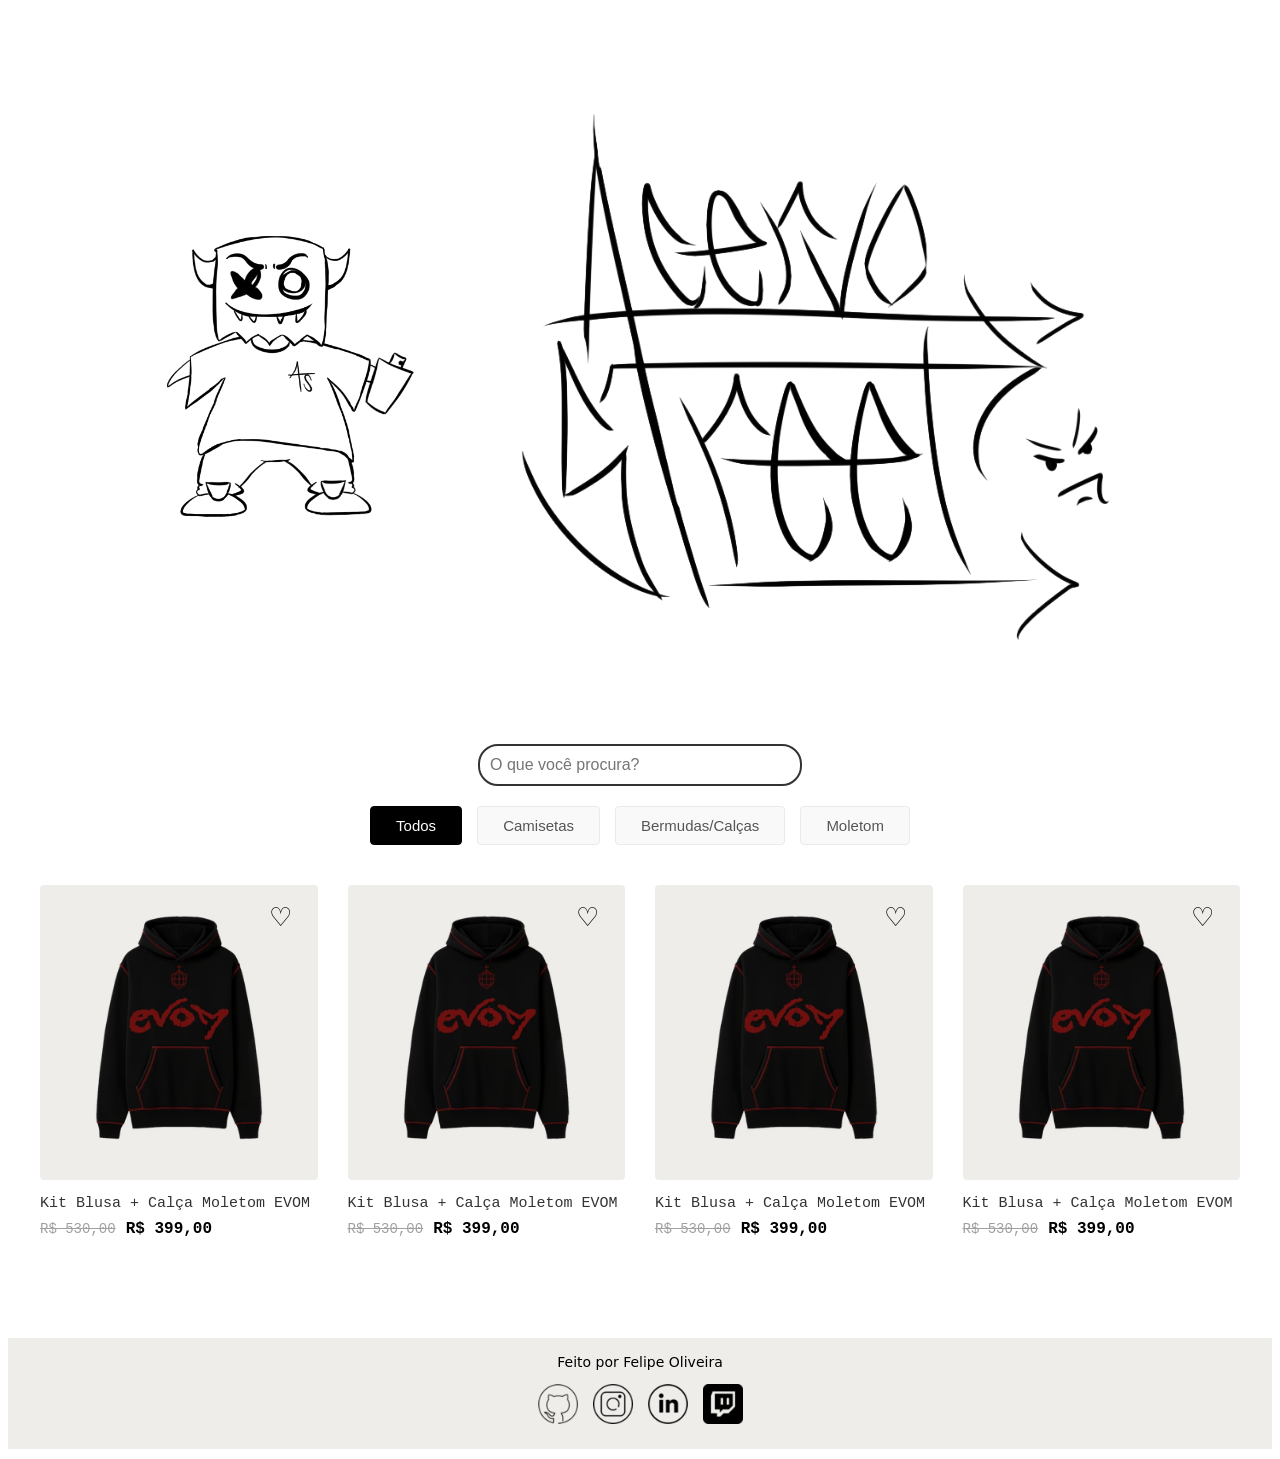
==== index.html @ ed53cfa2 "Update Acervo Street Version 2" ====
<!DOCTYPE html>

<html lang="en">
<head>
    <meta charset="UTF-8">
    <meta name="viewport" content="width=device-width, initial-scale=1.0">
    <link rel="stylesheet" href="style.css">
    <title>Acervo Street</title>
</head>


<body>
    <header>
    <div class="header-container">
        <div class="grupo-marca">
            <img src="imgs_artes/Mascote.png" alt="Mascote" class="mascote-header">
            <img src="imgs_artes/Logo.png" alt="Acervo Street Tag" class="logo-tag">
        </div>
    </div>
</header>

    <div class="busca-container">
    <input type="text" id="campo-busca" placeholder="O que você procura?">
    </div>

    <nav class="filtros-container">
        <button class="btn-filtro ativo">Todos</button>
        <button class="btn-filtro">Camisetas</button>
        <button class="btn-filtro">Bermudas/Calças</button>
        <button class="btn-filtro">Moletom</button>
    </nav>

    <section class="produtos-grid" id="vitrine-produtos">
    
    <article class="produto-card" data-id="kit-moletom" data-categoria="moletom">
        <div class="img-bg">
            <img src="imgs_produtos/kit-moletom.png" alt="Kit Blusa + Calça Moletom">
        <button class="btn-curtir">♡</button>
        </div>
        <div class="info-produto">
            <h2 class="titulo-produto">Kit Blusa + Calça Moletom EVOM</h2>
            <div class="precos">
                <span class="preco-antigo">R$ 530,00</span>
                <span class="preco-atual">R$ 399,00</span>
            </div>
        </div>
    </article>

    <article class="produto-card" data-id="kit-moleto" data-categoria="moletom">
        <div class="img-bg">
            <img src="imgs_produtos/kit-moletom.png" alt="Kit Blusa + Calça Moletom">
        <button class="btn-curtir">♡</button>
        </div>
        <div class="info-produto">
            <h2 class="titulo-produto">Kit Blusa + Calça Moletom EVOM</h2>
            <div class="precos">
                <span class="preco-antigo">R$ 530,00</span>
                <span class="preco-atual">R$ 399,00</span>
            </div>
        </div>
    </article>

    <article class="produto-card" data-id="kit-moltom" data-categoria="moletom">
        <div class="img-bg">
            <img src="imgs_produtos/kit-moletom.png" alt="Kit Blusa + Calça Moletom">
        <button class="btn-curtir">♡</button>
        </div>
        <div class="info-produto">
            <h2 class="titulo-produto">Kit Blusa + Calça Moletom EVOM</h2>
            <div class="precos">
                <span class="preco-antigo">R$ 530,00</span>
                <span class="preco-atual">R$ 399,00</span>
            </div>
        </div>
    </article>

    <article class="produto-card" data-id="kt-moletom" data-categoria="moletom">
        <div class="img-bg">
            <img src="imgs_produtos/kit-moletom.png" alt="Kit Blusa + Calça Moletom">
        <button class="btn-curtir">♡</button>
        </div>
        <div class="info-produto">
            <h2 class="titulo-produto">Kit Blusa + Calça Moletom EVOM</h2>
            <div class="precos">
                <span class="preco-antigo">R$ 530,00</span>
                <span class="preco-atual">R$ 399,00</span>
            </div>
        </div>
    </article>
    
    </section>

    <footer>
       <div>
        <p>Feito por Felipe Oliveira</p>
       </div>   
        <div class="redes-sociais">
        <a href="https://github.com/feslispes" target="_blank"><img class="icone" src="imgs/free-github-logo.PNG" alt="GitHub"></a>
        <a href="https://www.instagram.com/_feslispes_/" target="_blank"><img class="icone" src="imgs/instagram-logo-orig.png" alt="Instagram"></a>
        <a href="https://www.linkedin.com/in/felipe-oliveira-contato/" target="_blank"><img class="icone" src="imgs/linkedin-logo-black-white.png" alt="LinkedIn"></a>
        <a href="https://www.twitch.tv/feslispes" target="_blank"><img class="icone" src="imgs/logo-twitch.png" alt="Twitch"></a>
       </div>
        
    </footer>

    <script src="script.js"></script>

</body>

</html>
---- style.css ----
body{
    font-family: system-ui, -apple-system, BlinkMacSystemFont, 'Segoe UI', Roboto, Oxygen, Ubuntu, Cantarell, 'Open Sans', 'Helvetica Neue', sans-serif;
    font-size: 20px;
}

/* Busca */
.busca-container {
    text-align: center;
    margin-bottom: 20px;
}
#campo-busca {
    width: 300px;
    padding: 10px;
    font-size: 16px;
    border: 2px solid #333;
    border-radius: 20px; 
    transition: all 0.3s;
    
}
#campo-busca:focus {
    border-color: #efedea; 
    outline: none; 
    box-shadow: 0 0 5px #efedea; 
}

/* Barra de Filtros */
.filtros-container {
    display: flex;
    justify-content: center;
    flex-wrap: wrap;
    gap: 15px;
    margin-bottom: 40px;
}
.btn-filtro {
    padding: 10px 25px;
    border: 1px solid #eaeaea;
    background-color: #f9f9f9;
    border-radius: 4px; 
    cursor: pointer;
    font-size: 15px;
    color: #555;
    transition: all 0.3s ease;
}
.btn-filtro.ativo, .btn-filtro:hover { /* O botão preto quando está selecionado */
    background-color: #000;
    color: #fff;
    border-color: #000;
}

/* Grid de Produtos */
.produtos-grid {
    display: grid;
    grid-template-columns: repeat(4, 1fr); /* Criação das colunas */
    gap: 30px; 
    max-width: 1200px; 
    margin: 0 auto; /* Centraliza a grade na tela */
    padding: 0 20px;
}

/* Card do Produto */
.produto-card {
    text-align: left; /* Traz o texto para a esquerda como na sua imagem */
    cursor: pointer;
    opacity: 0; 
    animation: surgir 0.8s ease-out forwards;
}
.img-bg {
    background-color: #efedea; 
    padding: 20px;
    border-radius: 4px;
    margin-bottom: 15px;
    transition: transform 0.3s ease;
    
    /* FUNDAMENTAL: Prende o coração dentro desta caixa! */
    position: relative; 
}
.produto-card:hover .img-bg {
    transform: translateY(-5px);
}
.produto-card img {
    width: 100%;
    height: 250px;
    object-fit: contain;
    mix-blend-mode: multiply; /* Remove o branco da imagem, deixando apenas as cores visíveis */
}
.titulo-produto {
    font-size: 15px;
    font-weight: normal; /* Tira o negrito pesado para ficar mais fino */
    margin-bottom: 8px;
    color: #333;
    font-family: monospace; 
}

/* Preços */
.precos {
    display: flex;
    align-items: center;
    gap: 10px;
}
.preco-antigo {
    text-decoration: line-through; /* O traço cortando o preço original */
    color: #a0a0a0;
    font-size: 14px;
    font-family: monospace;
}
.preco-atual {
    font-weight: bold;
    font-size: 16px;
    color: #000;
    font-family: monospace;
}

/* Footer */
footer {
    padding: 20px;
    padding-top: 2px;
    background-color: #efedea;
    margin-top: 100px;
    
}
footer p {
    text-align: center;
    color: #000;
    font-size: 14px;
}

/* Ícones das redes sociais */
.redes-sociais {
    display: flex;
    justify-content: center;
    gap: 15px;
}
.icone {
    width: 40px;  
    height: 40px; 
    object-fit: contain; 
    transition: transform 0.2s;
}
.icone:hover {
    transform: translateY(-5px); 
    filter: brightness(1.2);    
}

/* Botão Curtir */
.btn-curtir {
    position: absolute;
    top: 15px;
    right: 20px;
    background: none;
    border: none;
    font-size: 26px;
    color: #000;
    cursor: pointer;
    transition: transform 0.2s ease;
    width: 35px;
    height: 35px;
    display: flex;
    justify-content: center;
    align-items: center;
}
.btn-curtir.curtido {
    font-size: 22px; 
}
.btn-curtir:hover {
    transform: scale(1.2);
}  

/* Header */
.header-container {
    display: flex;
    justify-content: center;
    padding: 100px 0;
    text-align: center;
}
.grupo-marca {
    display: flex;
    align-items: center;    
    gap: 100px;              
}
.logo-tag {
    max-width: 600px; 
    height: auto;
}
.mascote-header {
    max-width: 250px; 
    height: auto;
    animation: flutuar 3s ease-in-out infinite;
}
@keyframes flutuar {
    0%, 100% { transform: translateY(0); }
    50% { transform: translateY(-8px); } 
}

/* Animação de surgimento dos produtos */
@keyframes surgir {
    from {
        opacity: 0;
        transform: translateY(30px);
    }
    to {
        opacity: 1;
        transform: translateY(0);
    }
}
.produtos-grid .produto-card:nth-child(1) { animation-delay: 0.2s; }
.produtos-grid .produto-card:nth-child(2) { animation-delay: 0.4s; }
.produtos-grid .produto-card:nth-child(3) { animation-delay: 0.6s; }
.produtos-grid .produto-card:nth-child(4) { animation-delay: 0.8s; }

/* Responsividade */
@media (max-width: 768px) {
    #campo-busca {
        width: 80%; 
    }
    .grupo-marca {
        flex-direction: column; 
        gap: 10px;               
    }
    .logo-tag {
        max-width: 80%;         
    }
    .mascote-header {
        max-width: 100px;       
    }
}
@media (max-width: 900px) {
    .produtos-grid {
        grid-template-columns: repeat(2, 1fr); /* 2 por linha em tablets */
    }
    .img-bg
    {
        padding: 10px; 
    }
}
@media (max-width: 600px) {
    .produtos-grid {
        grid-template-columns: repeat(2, 1fr); /* 2 por linha em celulares pequenos */
    }
    .img-bg
    {
        padding: 5px; 
    }
}
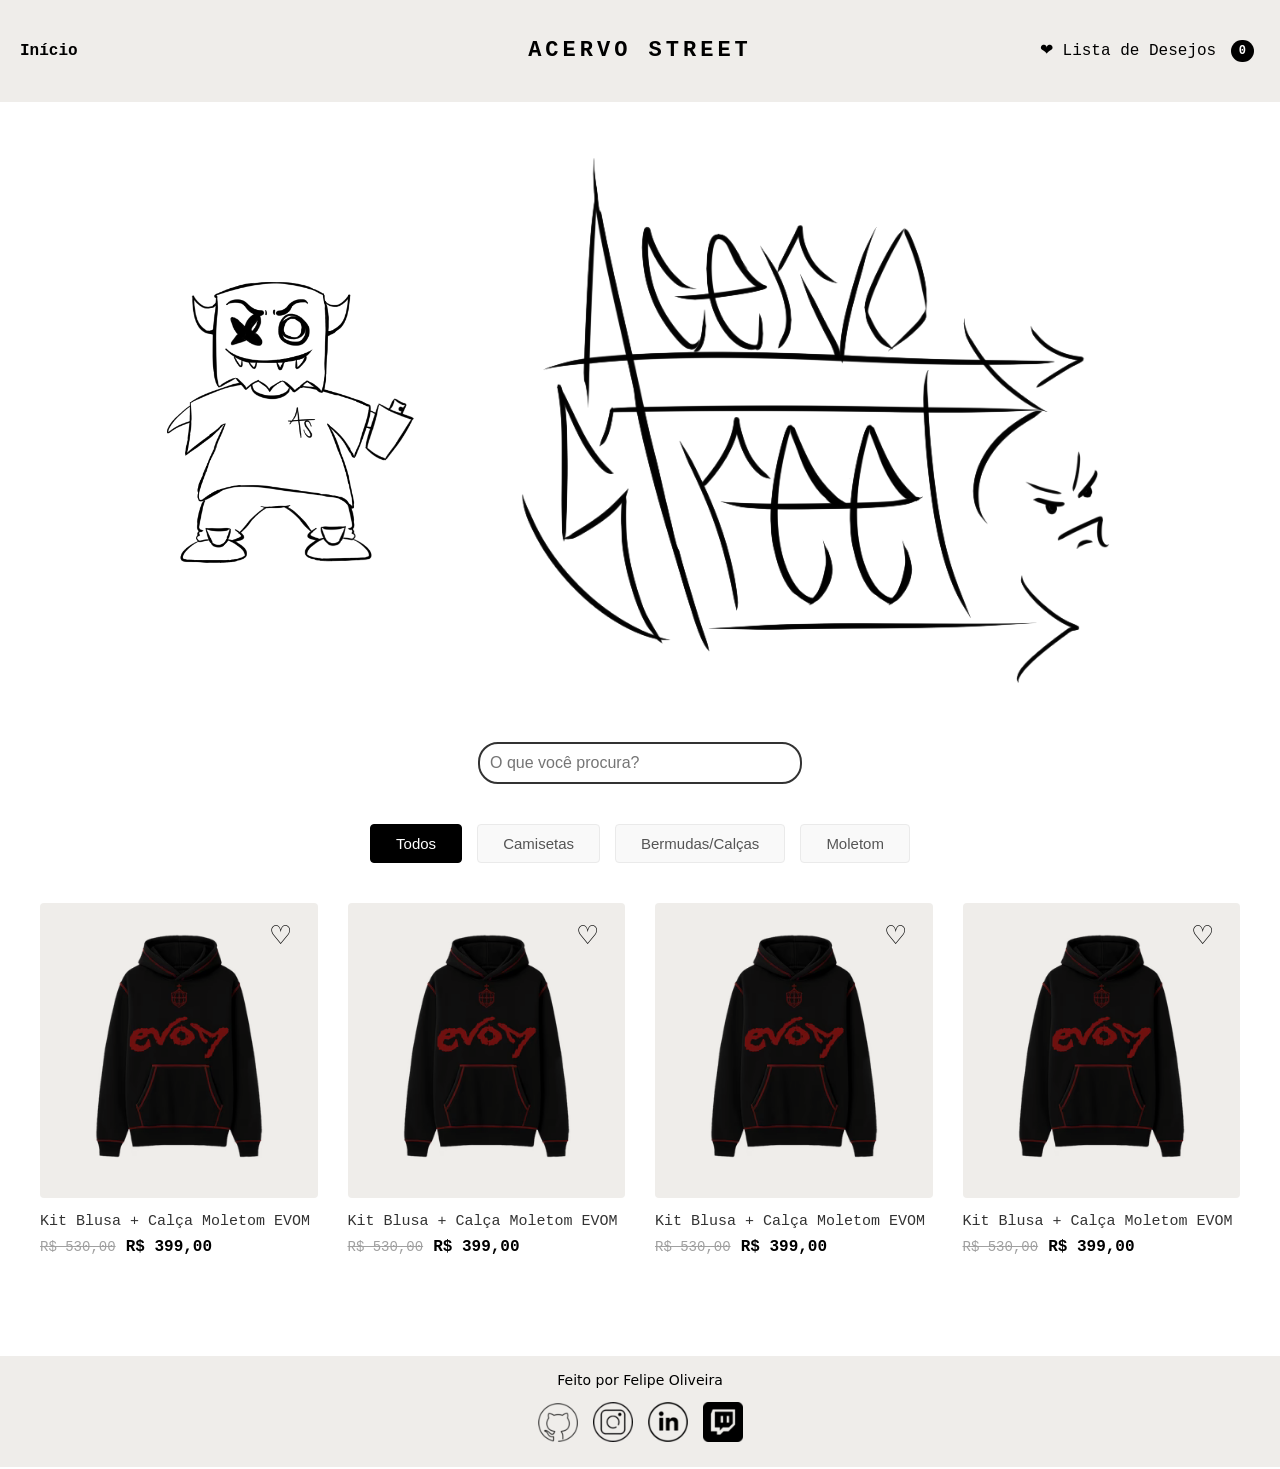
==== commit c2b59eb2: "Update add "header-principal", and updates to the likes system" ====
--- a/index.html
+++ b/index.html
@@ -10,13 +10,32 @@
 
 
 <body>
-    <header>
-    <div class="header-container">
-        <div class="grupo-marca">
-            <img src="imgs_artes/Mascote.png" alt="Mascote" class="mascote-header">
-            <img src="imgs_artes/Logo.png" alt="Acervo Street Tag" class="logo-tag">
+
+    <header class="header-principal">
+        <!-- Navegação Superior -->
+        <nav class="header-nav">
+            <div class="nav-inicio">
+                <a href="index.html" class="link-nav">Início</a>
+            </div>
+
+            <div class="logo-container">
+                <h1 class="logo">ACERVO STREET</h1>
+            </div>
+
+            <div class="nav-lista">
+                <button id="btn-curtidos" class="btn-icon">
+                    ❤ Lista de Desejos <span id="contador-curtidas">0</span>
+                </button>
+            </div>
+        </nav>
+
+        <!-- Banner Principal com Mascote e Logo -->
+        <div class="header-banner">
+            <div class="grupo-marca">
+                <img src="imgs_artes/Mascote.png" alt="Mascote" class="mascote-header">
+                <a href="index.html"><img src="imgs_artes/Logo.png" alt="Acervo Street Tag" class="logo-tag"></a>
+            </div>
         </div>
-    </div>
 </header>
 
     <div class="busca-container">
@@ -108,4 +127,3 @@
 </body>
 
 </html>
-
--- a/style.css
+++ b/style.css
@@ -1,12 +1,14 @@
 body{
     font-family: system-ui, -apple-system, BlinkMacSystemFont, 'Segoe UI', Roboto, Oxygen, Ubuntu, Cantarell, 'Open Sans', 'Helvetica Neue', sans-serif;
     font-size: 20px;
+    margin: 0;
+    padding: 0;
 }
 
 /* Busca */
 .busca-container {
     text-align: center;
-    margin-bottom: 20px;
+    margin-bottom: 40px;
 }
 #campo-busca {
     width: 300px;
@@ -70,8 +72,6 @@
     border-radius: 4px;
     margin-bottom: 15px;
     transition: transform 0.3s ease;
-    
-    /* FUNDAMENTAL: Prende o coração dentro desta caixa! */
     position: relative; 
 }
 .produto-card:hover .img-bg {
@@ -166,10 +166,77 @@
 }  
 
 /* Header */
-.header-container {
-    display: flex;
-    justify-content: center;
-    padding: 100px 0;
+.header-nav {
+    margin: 0 auto;
+    display: flex;
+    justify-content: space-between;
+    align-items: center;
+    padding: 20px;
+    background-color: #efedea;
+}
+.nav-inicio {
+    flex: 1;
+    display: flex;
+    justify-content: flex-start;
+}
+.logo-container {
+    flex: 1;
+    display: flex;
+    justify-content: center;
+}
+.nav-lista {
+    flex: 1;
+    display: flex;
+    justify-content: flex-end;
+}
+.link-nav {
+    text-decoration: none;
+    color: #000;
+    font-family: monospace;
+    font-weight: bold;
+    font-size: 16px;
+    transition: opacity 0.3s;
+}
+.link-nav:hover {
+    opacity: 0.6;
+}
+.logo {
+    font-family: monospace;
+    font-size: 22px;
+    letter-spacing: 4px;
+    text-align: center;
+    white-space: nowrap;
+}
+.btn-icon {
+    background: none;
+    border: none;
+    cursor: pointer;
+    font-family: monospace;
+    font-size: 16px;
+    color: #000;
+    transition: opacity 0.3s;
+}
+.btn-icon:hover {
+    opacity: 0.6;
+}
+#contador-curtidas {
+    display: inline-block;
+    background-color: #000;
+    color: #fff;
+    font-size: 12px;
+    font-weight: bold;
+    padding: 4px 8px;
+    border-radius: 12px;
+    margin-left: 5px;
+    vertical-align: middle;
+    transition: transform 0.2s ease;
+}
+
+/* Banner Principal com Mascote */
+.header-banner {
+    display: flex;
+    justify-content: center;
+    padding: 50px 0;
     text-align: center;
 }
 .grupo-marca {
@@ -215,12 +282,14 @@
     .grupo-marca {
         flex-direction: column; 
         gap: 10px;               
+        gap: 20px;               
     }
     .logo-tag {
         max-width: 80%;         
     }
     .mascote-header {
         max-width: 100px;       
+        max-width: 120px;       
     }
 }
 @media (max-width: 900px) {
@@ -240,4 +309,4 @@
     {
         padding: 5px; 
     }
-}
+}
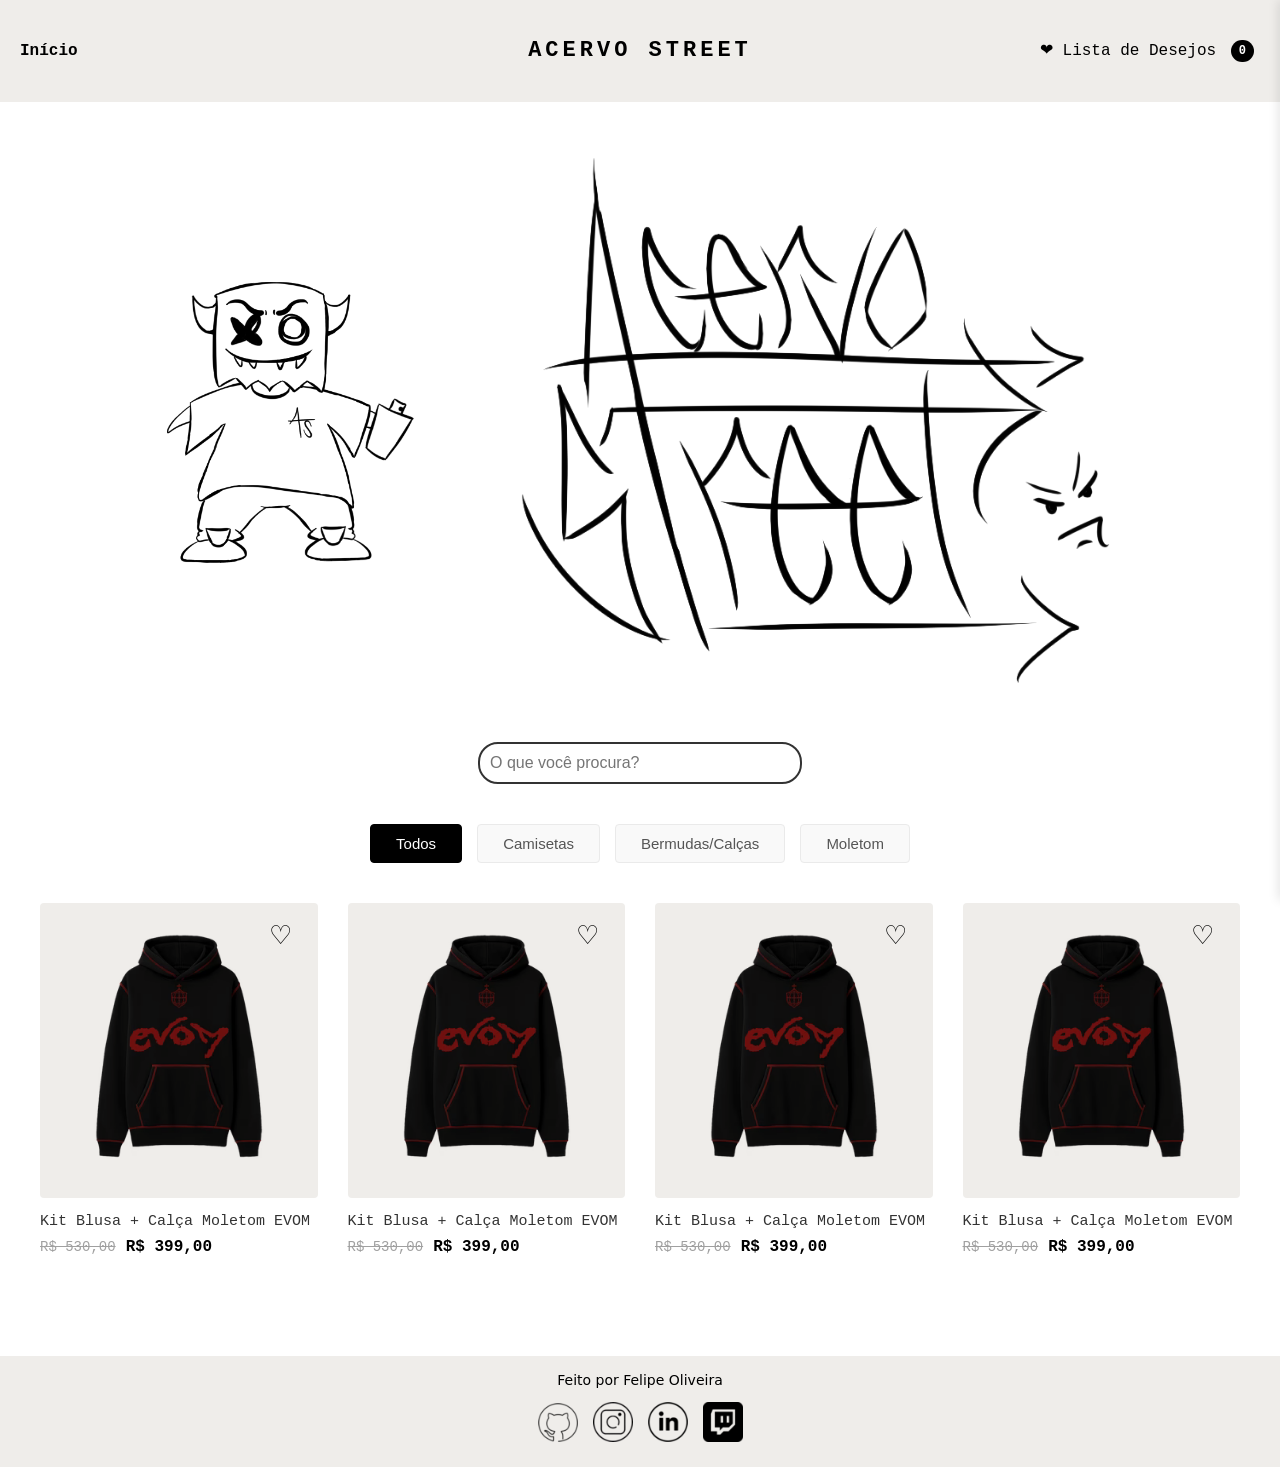
==== commit 9e651abb: "Update add Side Drawer." ====
--- a/index.html
+++ b/index.html
@@ -24,7 +24,7 @@
 
             <div class="nav-lista">
                 <button id="btn-curtidos" class="btn-icon">
-                    ❤ Lista de Desejos <span id="contador-curtidas">0</span>
+                    ❤ <span class="texto-wishlist">Lista de Desejos</span> <span id="contador-curtidas">0</span>
                 </button>
             </div>
         </nav>
@@ -122,6 +122,22 @@
         
     </footer>
 
+    <div id="wishlist-overlay" class="overlay"></div>
+
+<aside id="wishlist-sidebar" class="sidebar">
+    <div class="sidebar-header">
+        <h2>Meus Favoritos</h2>
+        <button id="btn-fechar-wishlist">×</button>
+    </div>
+    
+    <div id="lista-favoritos" class="sidebar-content">
+        </div>
+
+    <div class="sidebar-footer" id="sidebar-footer">
+    </div>
+    
+</aside>
+
     <script src="script.js"></script>
 
 </body>
--- a/style.css
+++ b/style.css
@@ -274,22 +274,144 @@
 .produtos-grid .produto-card:nth-child(3) { animation-delay: 0.6s; }
 .produtos-grid .produto-card:nth-child(4) { animation-delay: 0.8s; }
 
+/* Side Drawer/Lista de Desejos */
+.overlay {
+    position: fixed;
+    top: 0;
+    left: 0;
+    width: 100%;
+    height: 100%;
+    background-color: rgba(0, 0, 0, 0.6);
+    z-index: 998;
+    opacity: 0;
+    visibility: hidden;
+    transition: all 0.4s ease;
+}
+.overlay.ativo {
+    opacity: 1;
+    visibility: visible;
+}
+.sidebar {
+    position: fixed;
+    top: 0;
+    right: 0;
+    transform: translateX(100%); /* Prática moderna: esconde a gaveta usando o eixo X */
+    width: 100%;
+    max-width: 400px;
+    height: 100vh;
+    background-color: #fff;
+    z-index: 999;
+    box-shadow: -2px 0 10px rgba(0,0,0,0.1);
+    transition: transform 0.4s ease; /* Animação mais rápida e suave */
+    display: flex;
+    flex-direction: column;
+}
+.sidebar.ativo {
+    transform: translateX(0); /* Desliza a gaveta para dentro da tela */
+}
+.sidebar-header {
+    display: flex;
+    justify-content: space-between;
+    align-items: center;
+    padding: 20px;
+    background-color: #efedea;
+}
+.sidebar-header h2 {
+    margin: 0;
+    font-size: 20px;
+    font-family: monospace;
+}
+#btn-fechar-wishlist {
+    background: none;
+    border: none;
+    font-size: 30px;
+    cursor: pointer;
+    color: #000;
+    transition: transform 0.2s;
+}
+#btn-fechar-wishlist:hover {
+    transform: scale(1.2);
+}
+.sidebar-content {
+    flex: 1;
+    overflow-y: auto; /* Permite rolar a lista se houver muitos itens */
+    padding: 20px;
+}
+.sidebar-footer {
+    padding: 20px;
+    text-align: center;
+    background-color: #efedea;
+}
+/* Estilo dos itens dentro da gaveta */
+.item-wishlist {
+    display: flex;
+    gap: 15px;
+    margin-bottom: 20px;
+    padding-bottom: 20px;
+    border-bottom: 1px solid #eaeaea;
+}
+.item-wishlist img {
+    width: 80px;
+    height: 80px;
+    object-fit: contain;
+    background-color: #efedea;
+    border-radius: 4px;
+}
+.item-wishlist-info {
+    display: flex;
+    flex-direction: column;
+    justify-content: center;
+}
+.item-wishlist-info h4 {
+    margin: 0 0 5px 0;
+    font-size: 14px;
+    font-family: monospace;
+    font-weight: normal;
+}
+.item-wishlist-info p {
+    margin: 0;
+    font-weight: bold;
+    font-size: 15px;
+    font-family: monospace;
+}
+
 /* Responsividade */
 @media (max-width: 768px) {
+    .header-nav {
+        flex-direction: row;
+        justify-content: space-between;
+        align-items: center;
+        padding: 15px;
+        gap: 15px;
+    }
+    .nav-inicio, .logo-container, .nav-lista {
+        justify-content: center;
+    }
+    .logo {
+        font-size: 18px;
+        letter-spacing: 2px;
+    }
+    .header-banner {
+        padding: 50px 0; 
+    }
     #campo-busca {
         width: 80%; 
     }
     .grupo-marca {
         flex-direction: column; 
-        gap: 10px;               
         gap: 20px;               
     }
     .logo-tag {
         max-width: 80%;         
     }
     .mascote-header {
-        max-width: 100px;       
         max-width: 120px;       
+    }
+    .texto-wishlist {
+        display: none;
+    }
+    .sidebar {
+        max-width: 100%; 
     }
 }
 @media (max-width: 900px) {
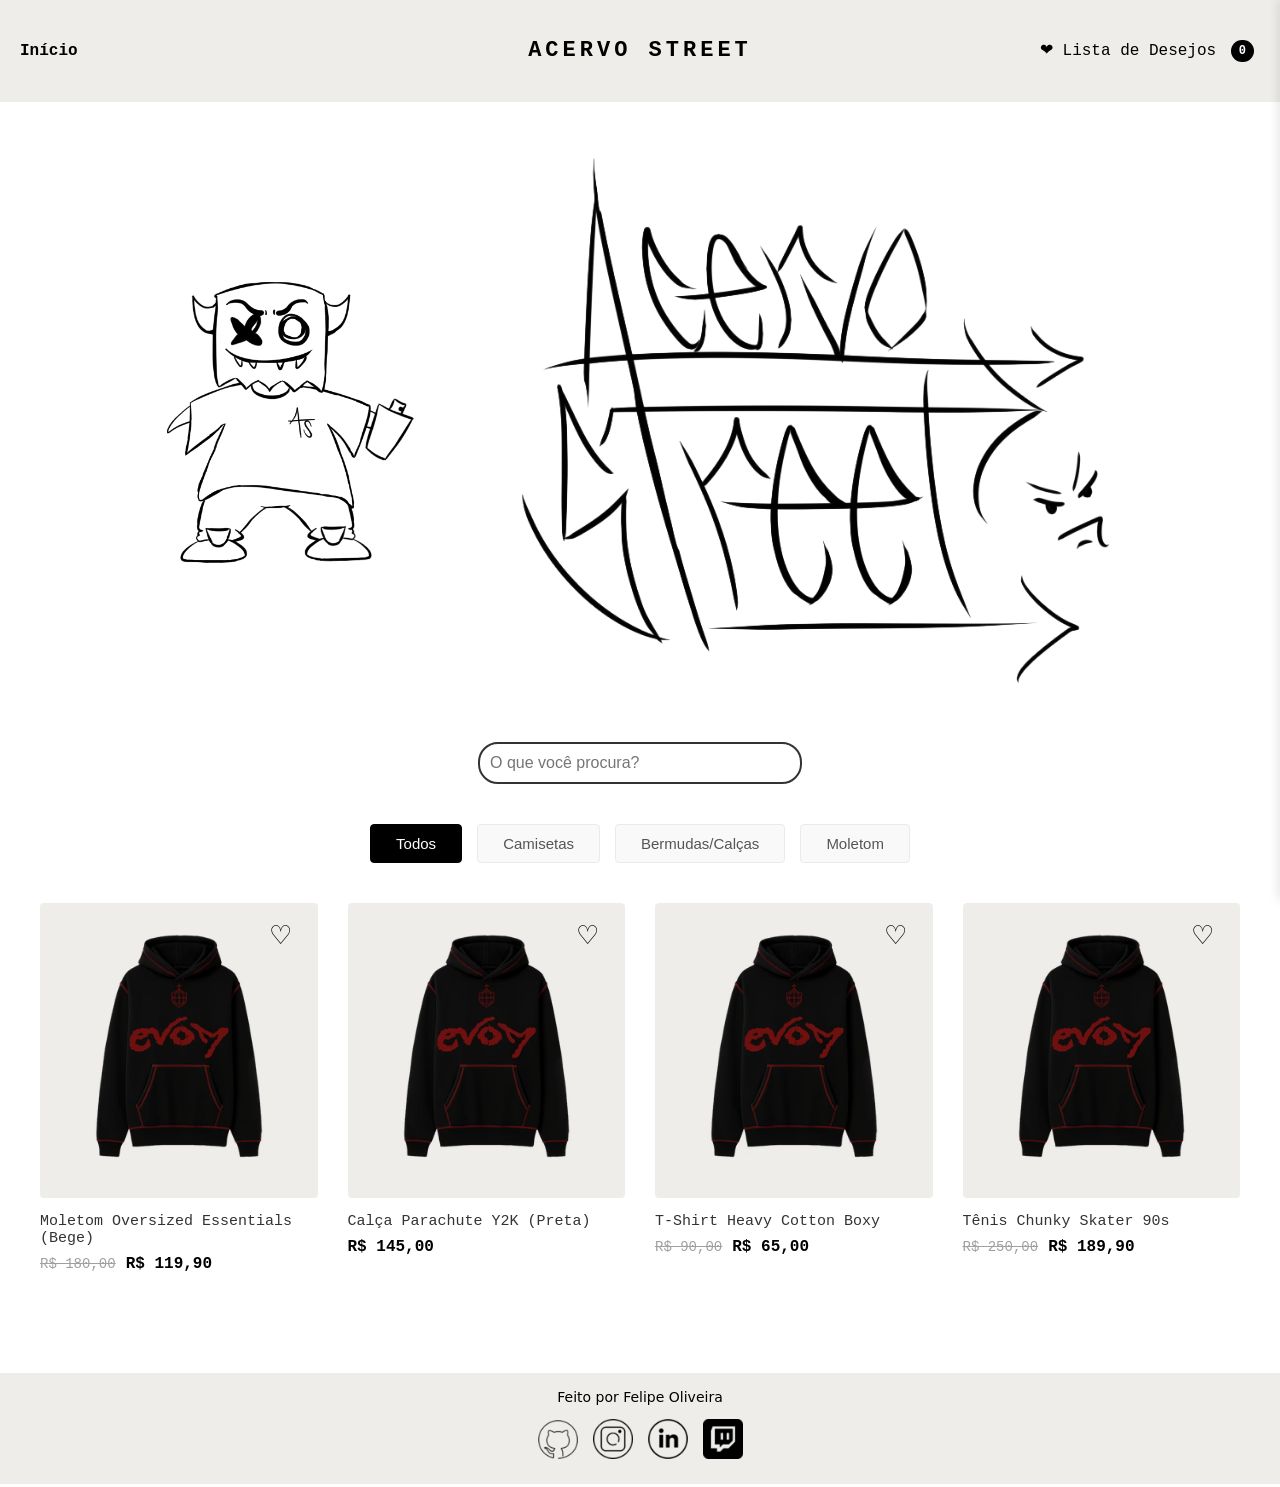
==== commit 8efa0bc7: "Update implementing product array." ====
--- a/index.html
+++ b/index.html
@@ -49,65 +49,9 @@
         <button class="btn-filtro">Moletom</button>
     </nav>
 
+    <main>
     <section class="produtos-grid" id="vitrine-produtos">
-    
-    <article class="produto-card" data-id="kit-moletom" data-categoria="moletom">
-        <div class="img-bg">
-            <img src="imgs_produtos/kit-moletom.png" alt="Kit Blusa + Calça Moletom">
-        <button class="btn-curtir">♡</button>
-        </div>
-        <div class="info-produto">
-            <h2 class="titulo-produto">Kit Blusa + Calça Moletom EVOM</h2>
-            <div class="precos">
-                <span class="preco-antigo">R$ 530,00</span>
-                <span class="preco-atual">R$ 399,00</span>
-            </div>
-        </div>
-    </article>
-
-    <article class="produto-card" data-id="kit-moleto" data-categoria="moletom">
-        <div class="img-bg">
-            <img src="imgs_produtos/kit-moletom.png" alt="Kit Blusa + Calça Moletom">
-        <button class="btn-curtir">♡</button>
-        </div>
-        <div class="info-produto">
-            <h2 class="titulo-produto">Kit Blusa + Calça Moletom EVOM</h2>
-            <div class="precos">
-                <span class="preco-antigo">R$ 530,00</span>
-                <span class="preco-atual">R$ 399,00</span>
-            </div>
-        </div>
-    </article>
-
-    <article class="produto-card" data-id="kit-moltom" data-categoria="moletom">
-        <div class="img-bg">
-            <img src="imgs_produtos/kit-moletom.png" alt="Kit Blusa + Calça Moletom">
-        <button class="btn-curtir">♡</button>
-        </div>
-        <div class="info-produto">
-            <h2 class="titulo-produto">Kit Blusa + Calça Moletom EVOM</h2>
-            <div class="precos">
-                <span class="preco-antigo">R$ 530,00</span>
-                <span class="preco-atual">R$ 399,00</span>
-            </div>
-        </div>
-    </article>
-
-    <article class="produto-card" data-id="kt-moletom" data-categoria="moletom">
-        <div class="img-bg">
-            <img src="imgs_produtos/kit-moletom.png" alt="Kit Blusa + Calça Moletom">
-        <button class="btn-curtir">♡</button>
-        </div>
-        <div class="info-produto">
-            <h2 class="titulo-produto">Kit Blusa + Calça Moletom EVOM</h2>
-            <div class="precos">
-                <span class="preco-antigo">R$ 530,00</span>
-                <span class="preco-atual">R$ 399,00</span>
-            </div>
-        </div>
-    </article>
-    
-    </section>
+    </section></main>
 
     <footer>
        <div>
@@ -138,6 +82,7 @@
     
 </aside>
 
+    <script src="produtos.js"></script>
     <script src="script.js"></script>
 
 </body>
--- a/style.css
+++ b/style.css
@@ -381,7 +381,7 @@
         flex-direction: row;
         justify-content: space-between;
         align-items: center;
-        padding: 15px;
+        padding: 20px;
         gap: 15px;
     }
     .nav-inicio, .logo-container, .nav-lista {
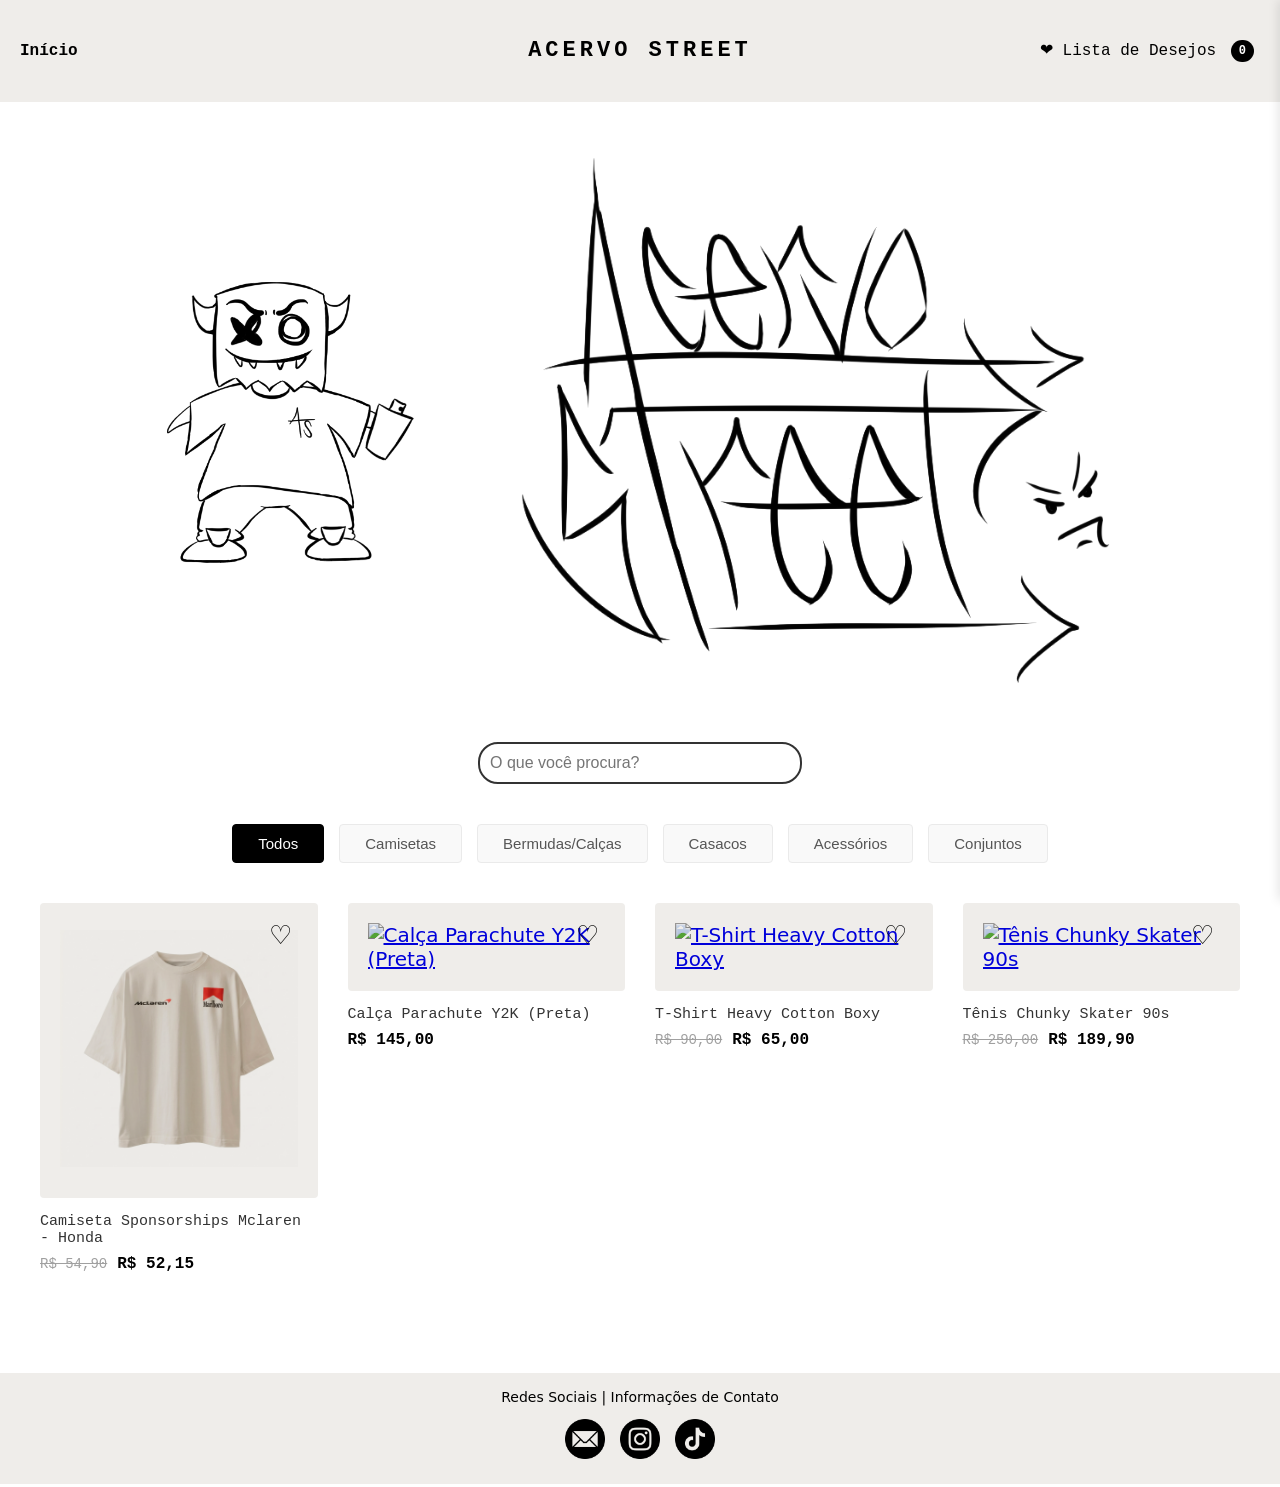
==== commit d532bca3: "Update changes" ====
--- a/index.html
+++ b/index.html
@@ -43,10 +43,12 @@
     </div>
 
     <nav class="filtros-container">
-        <button class="btn-filtro ativo">Todos</button>
-        <button class="btn-filtro">Camisetas</button>
-        <button class="btn-filtro">Bermudas/Calças</button>
-        <button class="btn-filtro">Moletom</button>
+        <button class="btn-filtro ativo" data-categoria="todos">Todos</button>
+        <button class="btn-filtro" data-categoria="camisetas">Camisetas</button>
+        <button class="btn-filtro" data-categoria="calcas">Bermudas/Calças</button>
+        <button class="btn-filtro" data-categoria="casacos">Casacos</button>
+        <button class="btn-filtro" data-categoria="acessorios">Acessórios</button>
+        <button class="btn-filtro" data-categoria="kits">Conjuntos</button>
     </nav>
 
     <main>
@@ -55,13 +57,12 @@
 
     <footer>
        <div>
-        <p>Feito por Felipe Oliveira</p>
+        <p>Redes Sociais | Informações de Contato</p>
        </div>   
         <div class="redes-sociais">
-        <a href="https://github.com/feslispes" target="_blank"><img class="icone" src="imgs/free-github-logo.PNG" alt="GitHub"></a>
-        <a href="https://www.instagram.com/_feslispes_/" target="_blank"><img class="icone" src="imgs/instagram-logo-orig.png" alt="Instagram"></a>
-        <a href="https://www.linkedin.com/in/felipe-oliveira-contato/" target="_blank"><img class="icone" src="imgs/linkedin-logo-black-white.png" alt="LinkedIn"></a>
-        <a href="https://www.twitch.tv/feslispes" target="_blank"><img class="icone" src="imgs/logo-twitch.png" alt="Twitch"></a>
+        <a href="mailto:acervostreet333@gmail.com" target="_blank"><img class="icone" src="imgs/o-email.png" alt="Gmail"></a>
+        <a href="https://www.instagram.com/oacervostreet/" target="_blank"><img class="icone" src="imgs/instagram.png" alt="Instagram"></a>
+        <a href="https://www.tiktok.com/@acervo.street" target="_blank"><img class="icone" src="imgs/tiktok.png" alt="TikTok"></a>
        </div>
         
     </footer>
--- a/style.css
+++ b/style.css
@@ -3,6 +3,7 @@
     font-size: 20px;
     margin: 0;
     padding: 0;
+    overflow-x: hidden; /* Previne que o site inteiro role para os lados no celular */
 }
 
 /* Busca */
@@ -344,11 +345,27 @@
 }
 /* Estilo dos itens dentro da gaveta */
 .item-wishlist {
-    display: flex;
-    gap: 15px;
     margin-bottom: 20px;
     padding-bottom: 20px;
     border-bottom: 1px solid #eaeaea;
+    position: relative;
+    padding-right: 40px; /* Evita que o texto sobreponha o botão */
+    transition: all 0.3s ease;
+}
+.item-wishlist.removendo {
+    opacity: 0;
+    transform: translateX(50px);
+}
+.item-wishlist a {
+    display: flex;
+    gap: 15px;
+    text-decoration: none;
+    color: inherit;
+    transition: all 0.3s ease;
+}
+.item-wishlist a:hover {
+    opacity: 0.7;
+    transform: translateX(5px); /* Move o item 5 pixels para a direita */
 }
 .item-wishlist img {
     width: 80px;
@@ -373,6 +390,10 @@
     font-weight: bold;
     font-size: 15px;
     font-family: monospace;
+}
+.item-wishlist .btn-curtir {
+    top: -5px;
+    right: 0;
 }
 
 /* Responsividade */
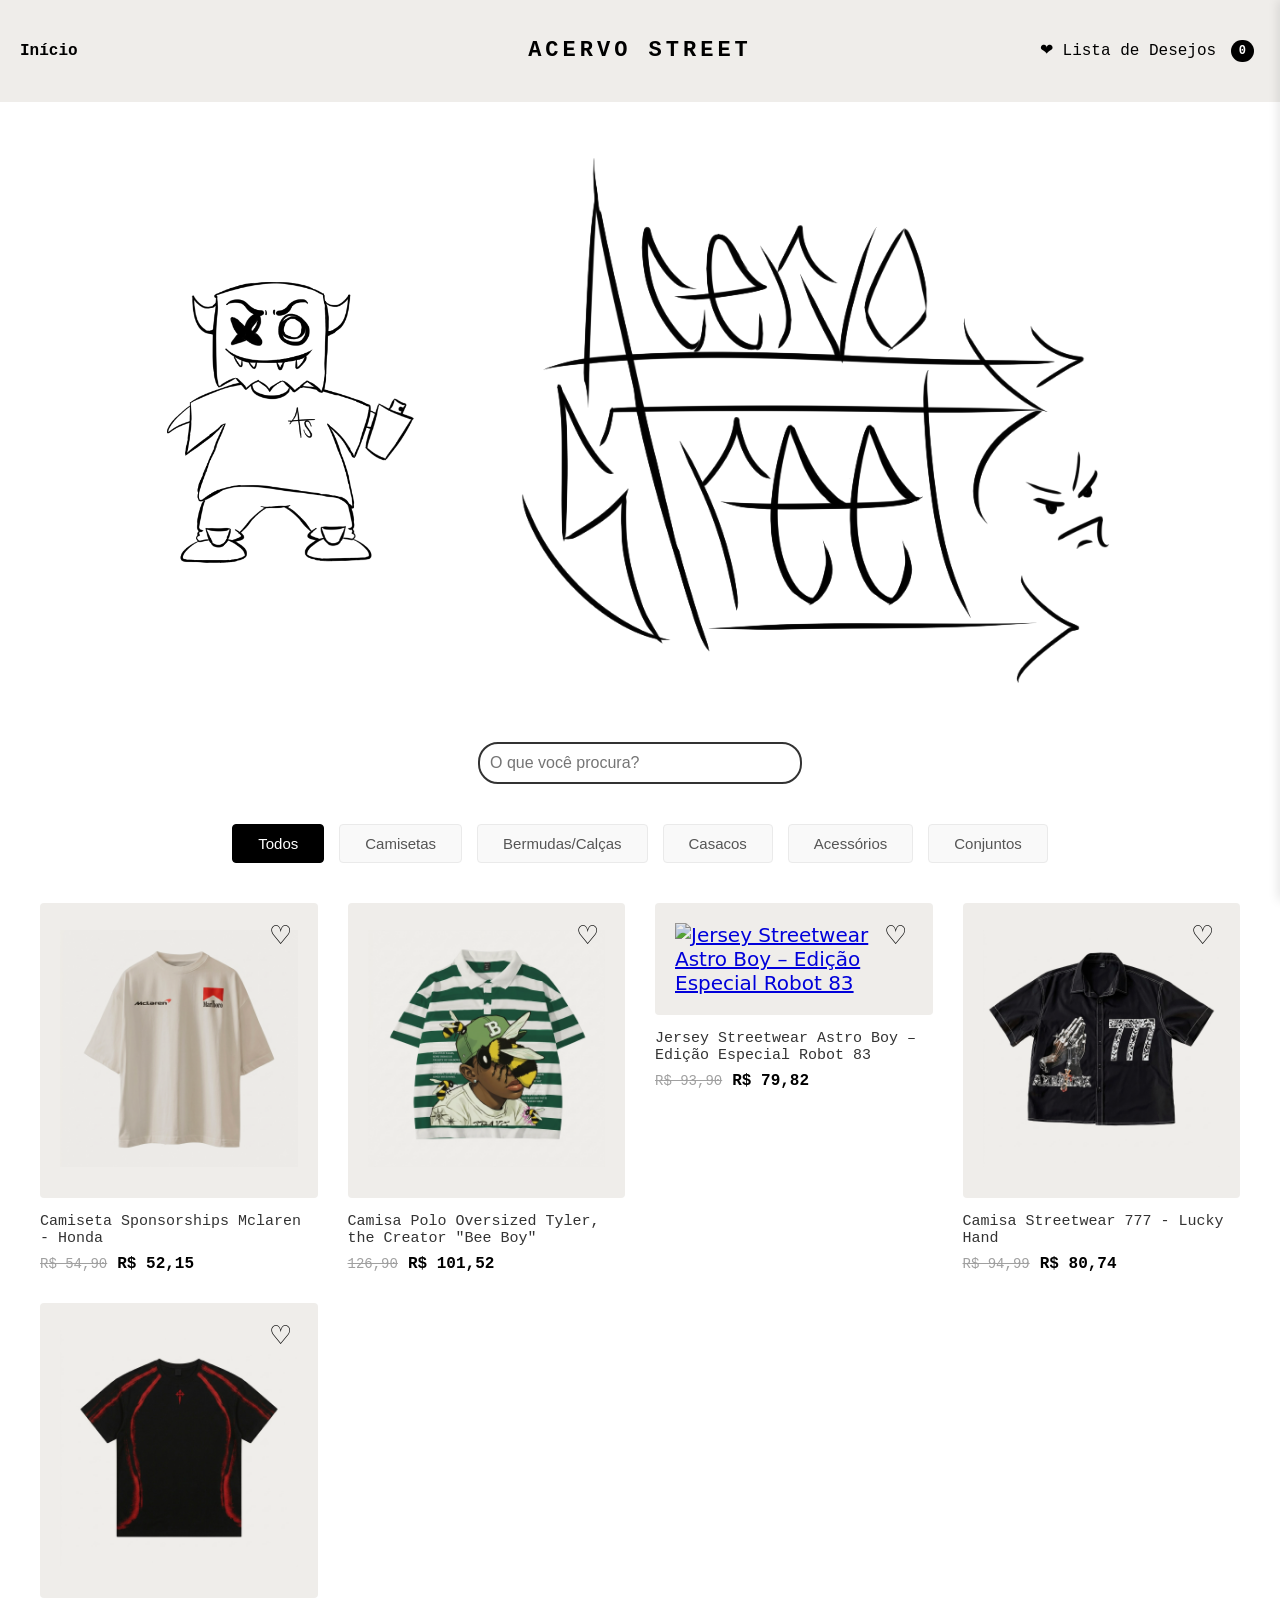
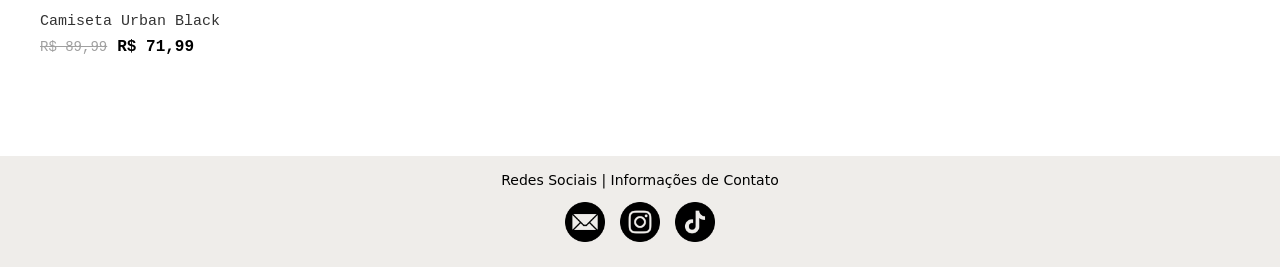
==== commit 426ce142: "Acervo version 1.0.1 Co-authored-by: Copilot <copilot@github.com>" ====
--- a/index.html
+++ b/index.html
@@ -4,6 +4,7 @@
 <head>
     <meta charset="UTF-8">
     <meta name="viewport" content="width=device-width, initial-scale=1.0">
+    <link rel="icon" type="image/png" href="imgs_artes/rostoFavicon.ico">
     <link rel="stylesheet" href="style.css">
     <title>Acervo Street</title>
 </head>
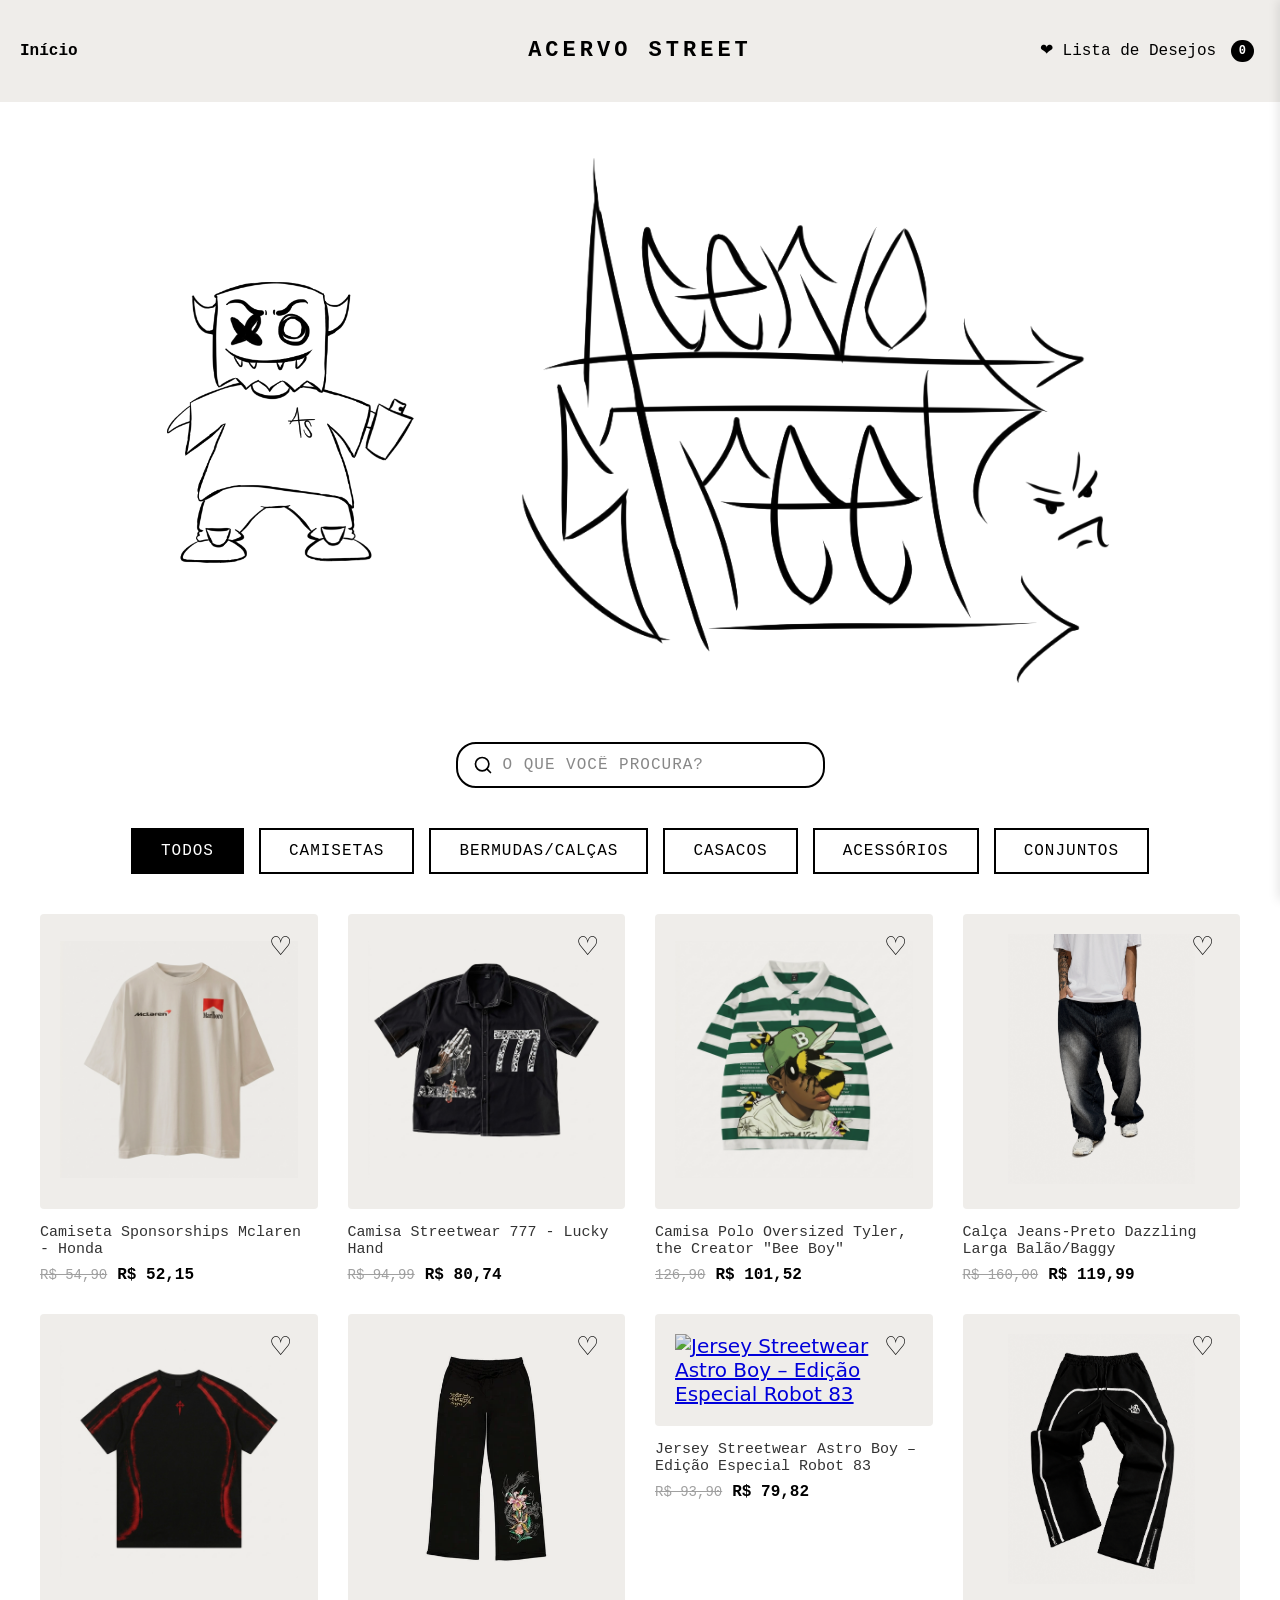
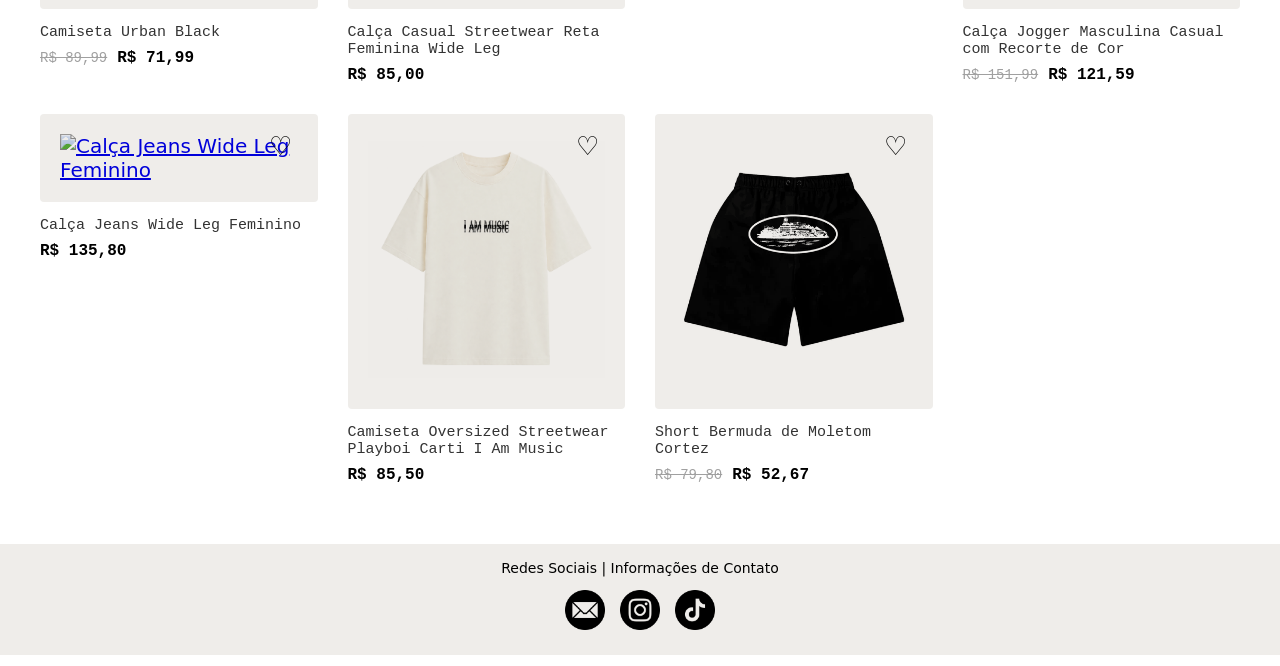
==== commit 535729d6: "Acervo version 1.0.2 Co-authored-by: Copilot <copilot@github.com>" ====
--- a/index.html
+++ b/index.html
@@ -16,7 +16,7 @@
         <!-- Navegação Superior -->
         <nav class="header-nav">
             <div class="nav-inicio">
-                <a href="index.html" class="link-nav">Início</a>
+                <a href="/" class="link-nav">Início</a>
             </div>
 
             <div class="logo-container">
@@ -34,7 +34,7 @@
         <div class="header-banner">
             <div class="grupo-marca">
                 <img src="imgs_artes/Mascote.png" alt="Mascote" class="mascote-header">
-                <a href="index.html"><img src="imgs_artes/Logo.png" alt="Acervo Street Tag" class="logo-tag"></a>
+                <a href="/"><img src="imgs_artes/Logo.png" alt="Acervo Street Tag" class="logo-tag"></a>
             </div>
         </div>
 </header>
--- a/style.css
+++ b/style.css
@@ -13,17 +13,26 @@
 }
 #campo-busca {
     width: 300px;
-    padding: 10px;
+    padding: 12px 20px 12px 45px;
     font-size: 16px;
-    border: 2px solid #333;
-    border-radius: 20px; 
-    transition: all 0.3s;
-    
+    font-family: monospace;
+    color: #000;
+    text-transform: uppercase;
+    letter-spacing: 1px;
+    border: 2px solid #000;
+    background-color: transparent;
+    background-image: url("data:image/svg+xml,%3Csvg xmlns='http://www.w3.org/2000/svg' width='24' height='24' viewBox='0 0 24 24' fill='none' stroke='%23000' stroke-width='2' stroke-linecap='round' stroke-linejoin='round'%3E%3Ccircle cx='11' cy='11' r='8'/%3E%3Cline x1='21' y1='21' x2='16.65' y2='16.65'/%3E%3C/svg%3E");
+    background-repeat: no-repeat;
+    background-position: 15px center;
+    background-size: 20px;
+    border-radius: 20px;
+    transition: all 0.3s ease;
+}
+#campo-busca::placeholder {
+    color: #888;
 }
 #campo-busca:focus {
-    border-color: #efedea; 
-    outline: none; 
-    box-shadow: 0 0 5px #efedea; 
+    outline: none;
 }
 
 /* Barra de Filtros */
@@ -35,19 +44,21 @@
     margin-bottom: 40px;
 }
 .btn-filtro {
-    padding: 10px 25px;
-    border: 1px solid #eaeaea;
-    background-color: #f9f9f9;
-    border-radius: 4px; 
+    padding: 12px 28px;
+    border: 2px solid #000;
+    background-color: transparent;
+    border-radius: 0;
     cursor: pointer;
-    font-size: 15px;
-    color: #555;
+    font-size: 16px;
+    font-family: monospace;
+    color: #000;
+    text-transform: uppercase;
+    letter-spacing: 1px;
     transition: all 0.3s ease;
 }
-.btn-filtro.ativo, .btn-filtro:hover { /* O botão preto quando está selecionado */
+.btn-filtro.ativo, .btn-filtro:hover {
     background-color: #000;
     color: #fff;
-    border-color: #000;
 }
 
 /* Grid de Produtos */
@@ -60,6 +71,16 @@
     padding: 0 20px;
 }
 
+/* Container do Botão Carregar Mais */
+#container-btn-principal {
+    grid-column: 1 / -1; /* Ocupa toda a largura da grade */
+    text-align: center;
+    margin-top: 10px; /* Espaço acima do botão */
+    opacity: 0;
+    animation: surgir 0.8s ease-out forwards;
+    animation-delay: 1.3s; /* Aparece depois de todos os produtos */
+}
+
 /* Card do Produto */
 .produto-card {
     text-align: left; /* Traz o texto para a esquerda como na sua imagem */
@@ -116,7 +137,7 @@
     padding: 20px;
     padding-top: 2px;
     background-color: #efedea;
-    margin-top: 100px;
+    margin-top: 60px;
     
 }
 footer p {
@@ -270,10 +291,18 @@
         transform: translateY(0);
     }
 }
-.produtos-grid .produto-card:nth-child(1) { animation-delay: 0.2s; }
-.produtos-grid .produto-card:nth-child(2) { animation-delay: 0.4s; }
-.produtos-grid .produto-card:nth-child(3) { animation-delay: 0.6s; }
-.produtos-grid .produto-card:nth-child(4) { animation-delay: 0.8s; }
+.produtos-grid .produto-card:nth-child(1) { animation-delay: 0.1s; }
+.produtos-grid .produto-card:nth-child(2) { animation-delay: 0.2s; }
+.produtos-grid .produto-card:nth-child(3) { animation-delay: 0.3s; }
+.produtos-grid .produto-card:nth-child(4) { animation-delay: 0.4s; }
+.produtos-grid .produto-card:nth-child(5) { animation-delay: 0.5s; }
+.produtos-grid .produto-card:nth-child(6) { animation-delay: 0.6s; }
+.produtos-grid .produto-card:nth-child(7) { animation-delay: 0.7s; }
+.produtos-grid .produto-card:nth-child(8) { animation-delay: 0.8s; }
+.produtos-grid .produto-card:nth-child(9) { animation-delay: 0.9s; }
+.produtos-grid .produto-card:nth-child(10) { animation-delay: 1.0s; }
+.produtos-grid .produto-card:nth-child(11) { animation-delay: 1.1s; }
+.produtos-grid .produto-card:nth-child(12) { animation-delay: 1.2s; }
 
 /* Side Drawer/Lista de Desejos */
 .overlay {
